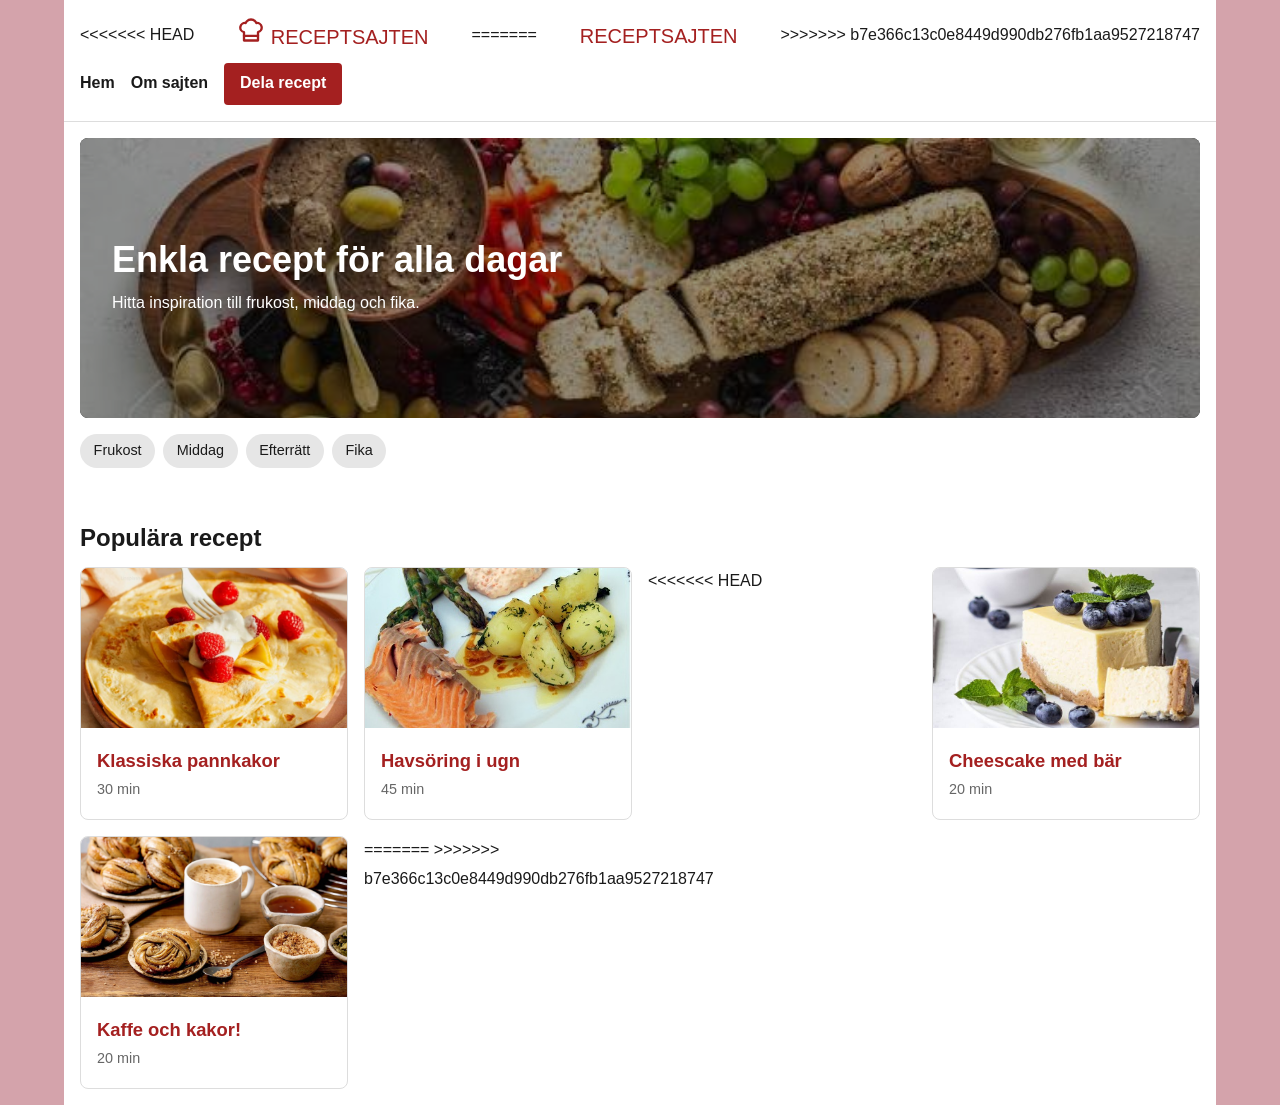
==== index.html @ 176c2cb1 "Merge branch 'main' of https://github.com/Madbom/ReceptProjekt" ====
<!DOCTYPE html>
<html lang="sv">
<head>
  <meta charset="UTF-8">
  <meta name="viewport" content="width=device-width, initial-scale=1.0">
  <title>Receptsajten – Enkla vardagsrecept</title>
  <link rel="stylesheet" href="styles.css">
</head>
<body>

  <!-- Skip link -->
  <a href="#main-content" class="skip-link">Hoppa till huvudinnehåll</a>

  <header class="site-header">
<<<<<<< HEAD
    <a class="logo">
    <svg width="28" height="28" viewBox="0 0 24 24" fill="none" stroke="currentColor" stroke-width="2" stroke-linecap="round" stroke-linejoin="round" aria-hidden="true">
        <path d="M6 13.87A4 4 0 0 1 7.41 6a5.11 5.11 0 0 1 1.05-1.54 5 5 0 0 1 7.08 0A5.11 5.11 0 0 1 16.59 6 4 4 0 0 1 18 13.87V21H6Z"/>
        <line x1="6" y1="17" x2="18" y2="17"/>
    </svg>
    <span>RECEPT<strong>SAJTEN</strong></span>
    </a>
=======
    <a class="logo">RECEPTSAJTEN</a>
>>>>>>> b7e366c13c0e8449d990db276fb1aa9527218747
    <nav aria-label="Huvudmeny">
      <a href="index.html">Hem</a>
      <a href="#">Om sajten</a>
      <a href="dela-recept.html" class="button">Dela recept</a>
    </nav>
  </header>

  <main id="main-content" tabindex="-1" class="content-wrapper">
    <!-- Site-sektion (Bild med rubrik ovanpå) -->
    <section class="site" aria-labelledby="site-rubrik">
      <img src="bild4.jfif" alt="Matbord med frukost och kaffe">
      <div class="site-overlay">
        <h1 id="site-rubrik">Enkla recept för alla dagar</h1>
        <p>Hitta inspiration till frukost, middag och fika.</p>
      </div>
    </section>

    <nav class="dish-list" aria-label="Kategorier">
      <a href="frukost.html" class="dish">Frukost</a>
      <a href="middag.html" class="dish">Middag</a>
      <a href="efterratt.html" class="dish">Efterrätt</a>
      <a href="fika.html" class="dish">Fika</a>
    </nav>

    <!-- Receptkort -->
    <section aria-labelledby="populara-rubrik">
      <h2 id="populara-rubrik">Populära recept</h2>
      <div class="recipe-grid">
        
        <!-- Kort 1 -->
        <article class="recipe-card">
          <img src="bild1.jpg" alt="Nygräddade pannkakor">
          <div class="card-content">
            <h3><a href="pannkakor.html">Klassiska pannkakor</a></h3>
            <p class="meta">30 min</p>
          </div>
        </article>

        <!-- Kort 2 -->
        <article class="recipe-card">
          <img src="bild5.jpg" alt="Havsöring i ugn">
          <div class="card-content">
            <h3><a href="havsoring.html">Havsöring i ugn</a></h3>
            <p class="meta">45 min</p>
          </div>
        </article>

<<<<<<< HEAD
        <!-- Kort 3 -->
        <article class="recipe-card">
          <img src="bild6.jfif" alt="Cheescake med bär">
          <div class="card-content">
            <h3><a href="cheescake.html">Cheescake med bär</a></h3>
            <p class="meta">20 min</p>
          </div>
        </article>

        <!-- Kort 4 -->
        <article class="recipe-card">
          <img src="bild7.jpg" alt="Kaffe och kakor">
          <div class="card-content">
            <h3><a href="kaffe-och-kakor.html">Kaffe och kakor!</a></h3>
            <p class="meta">20 min</p>
          </div>
        </article>

=======
>>>>>>> b7e366c13c0e8449d990db276fb1aa9527218747
      </div>
    </section>
  </main>
</body>
</html>
---- styles.css ----
:root {
  --color-bg: rgb(212, 163, 171);
  --color-surface: #ffffff;
  --color-primary: rgb(164, 32, 32);
  --color-text: #1a1a1a;
  --color-muted: #666666;
  --color-panel: #e6e6e6;
  --color-border: #dddddd;
  --width: 100%;
  --main-font: 'Droid Sans', Arial, sans-serif;
  --radius-sm: 0.25rem;
  --radius-md: 0.5rem;
  --space-sm: 0.5rem;
  --space-md: 1rem;
  --space-lg: 2rem;
}

* {
  margin: 0;
  padding: 0;
  font: inherit;
}

*,
*::before,
*::after {
  box-sizing: border-box;
}

body {
  background-color: var(--color-bg);
  color: var(--color-text);
  line-height: 1.8;
  font-family: var(--main-font);
  overflow-x: hidden;
  display: flex;
  flex-direction: column;
  min-height: 100vh;

  & h2 {
    font-size: 1.5em;
    font-weight: bold;
    margin-top: var(--space-md);
    margin-bottom: var(--space-sm);
  }
}

/* Skip link */
.skip-link {
  position: absolute;
  top: -100px;
  left: var(--space-md);
  z-index: 1000;
  padding: 0.75rem 1.5rem;
  background: var(--color-surface);
  color: var(--color-text);
  font-weight: 700;
  border: 2px solid var(--color-bg);
  border-radius: var(--radius-sm);

  &:focus {
    top: var(--space-md);
  }
}

a:focus-visible,
button:focus-visible,
input:focus-visible {
  outline: 3px solid var(--color-primary); 
  outline-offset: 3px;
}

[tabindex]:focus {
  outline: 2px solid var(--color-primary);
}

.site-header {
  background-color: var(--color-surface);
  width: 90%;
  margin: 0 auto;
  padding: var(--space-md);
  border-bottom: 1px solid var(--color-border);
  display: flex;
  justify-content: space-between;
  align-items: center;
  flex-wrap: wrap;
  gap: var(--space-sm);

  & .logo {
<<<<<<< HEAD
    display: flex;
    align-items: center;
    gap: 0.6rem;
=======
>>>>>>> b7e366c13c0e8449d990db276fb1aa9527218747
    font-weight: bold;
    font-size: 1.25rem;
    color: var(--color-primary);
    text-decoration: none;
<<<<<<< HEAD
    
    & .logo-badge {
      display: flex;
      align-items: center;
      justify-content: center;
      width: 34px;
      height: 34px;
      border-radius: 50%;
      background-color: var(--color-primary);
      color: var(--color-surface);
    }

    & strong {
      font-weight: bold;
    }
=======
>>>>>>> b7e366c13c0e8449d990db276fb1aa9527218747
  }

  & nav {
    display: flex;
    align-items: center;
    gap: var(--space-md);

    & a:not(.button) {
      color: var(--color-text);
      text-decoration: none;
      font-weight: bold;

      &:hover {
        color: var(--color-primary);
        text-decoration: underline;
      }
    }
  }
}

.button {
  display: inline-block;
  background-color: var(--color-primary);
  color: var(--color-surface);
  padding: 0.4rem 1rem;
  border-radius: var(--radius-sm);
  text-decoration: none;
  font-weight: bold;
  transition: opacity 0.2s;

  &:hover {
    opacity: 0.9;
  }
}

.content-wrapper {
  background-color: var(--color-surface);
  width: 90%;
  margin: 0 auto;
  padding: var(--space-md); 
  flex: 1;
  display: flex;
  flex-direction: column;
  overflow: hidden;
}

/*Startsidan - site */
.site {
  position: relative;
  border-radius: var(--radius-md);
  overflow: hidden;
  margin-bottom: var(--space-md);
  background-color: #1a1a1a;

  & img {
    width: 100%;
    height: 280px;
    object-fit: cover;
    display: block;
    filter: brightness(0.6);
  }

  & .site-overlay {
    position: absolute;
    inset: 0;
    display: flex;
    flex-direction: column;
    justify-content: center;
    padding: var(--space-lg);
    color: var(--color-surface);

    & h1 {
      font-size: clamp(1.5rem, 4vw, 2.25rem);
      font-weight: bold;
      line-height: 1.2;
      margin-bottom: var(--space-sm);
    }
  }
}

.dish-list {
  display: flex;
  flex-wrap: wrap;
  gap: var(--space-sm);
  margin-bottom: var(--space-lg);

  & .dish {
    background-color: var(--color-panel);
    color: var(--color-text);
    padding: 0.25rem 0.85rem;
    border-radius: 999px;
    text-decoration: none;
    font-size: 0.9rem;
    transition: background-color 0.2s, color 0.2s;

    &:hover,
    &.active,
    &[aria-current="page"] {
      background-color: var(--color-primary);
      color: var(--color-surface);
      font-weight: bold;
    }
  }
}

.recipe-grid {
  display: grid;
  grid-template-columns: repeat(auto-fill, minmax(220px, 1fr));
  gap: var(--space-md);
}

.recipe-card {
  border: 1px solid var(--color-border);
  border-radius: var(--radius-md);
  overflow: hidden;
  background-color: var(--color-surface);
  transition: transform 0.2s;

  &:hover {
    transform: translateY(-3px);
  }

  & img {
    width: 100%;
    height: 160px;
    object-fit: cover;
    display: block;
  }

  & .card-content {
    padding: var(--space-md);

    & h3 a {
      color: var(--color-primary);
      text-decoration: none;
      font-weight: bold;
      font-size: 1.15rem;

      &:hover {
        text-decoration: underline;
      }
    }

    & .meta {
      color: var(--color-muted);
      font-size: 0.9rem;
    }
  }
}

/* Receptsidan */
.recipe-layout {
  display: grid;
  grid-template-columns: 1fr;
  gap: var(--space-md);
}

.hero-image img {
  width: 100%;
  height: 100%;
  max-height: 320px;
  object-fit: cover;
  border-radius: var(--radius-md);
  display: block;
}
.hero-info {
  display: flex;
  flex-direction: column;
  justify-content: space-between;
  gap: var(--space-md);
}

.Rubrik {
  text-align: left; 
  font-size: clamp(1.25rem, 5vw, 2rem);
  font-weight: bold;
  line-height: 1.2;
  color: var(--color-primary);
}

<<<<<<< HEAD
=======
.recipe-intro {
  color: var(--color-text);
  line-height: 1.6;
}

>>>>>>> b7e366c13c0e8449d990db276fb1aa9527218747
.recipe-facts {
  display: grid;
  grid-template-columns: repeat(3, 1fr);
  border: 1px solid var(--color-border);
  border-radius: var(--radius-sm);
  background-color: var(--color-panel);
  text-align: center;
  margin-top: auto;
<<<<<<< HEAD
=======

  & div {
    padding: 0.6rem var(--space-sm);
    font-weight: bold;
    font-size: 0.95rem;
    &:not(:last-child) {
      border-right: 1px solid var(--color-border);
    }
  }
>>>>>>> b7e366c13c0e8449d990db276fb1aa9527218747
} 

.info {
  height: auto;
  text-align: left;  
  font-size: 1em;
  color: var(--color-text);

  & .meta {
    color: var(--color-muted);
    font-size: 0.9rem;
    margin-bottom: var(--space-sm);
  }
& ol {
    padding-left: 1.5em;

    & li {
      margin-bottom: 0.4rem;
    }
  }
}

/* Bocka av ingredienser */
.ingredient-list {
  list-style: none;
  margin-top: var(--space-sm);

  & li {
    padding: 0.25rem 0;
    transition: color 0.2s;

    &:has(input:checked) {
      text-decoration: line-through;
      color: var(--color-muted);
    }
  }

   & label {
    display: flex;
    align-items: center;
    gap: 0.75rem;
    cursor: pointer;

    &:hover {
      color: var(--color-primary);
    }
  }

   & input[type="checkbox"] {
    width: 1.15rem;
    height: 1.15rem;
    accent-color: var(--color-primary);
    cursor: pointer;
  }
}

.serving-card {
  border: 1px solid var(--color-border);
  border-radius: var(--radius-md);
  overflow: hidden;
  background-color: var(--color-surface);

  & img {
    width: 100%;
    height: 180px;
    object-fit: cover;
    display: block;
    border-bottom: 1px solid var(--color-border);
  }

  & figcaption {
    padding: 0.75rem var(--space-md);
    font-weight: bold;
    color: var(--color-text);
  }
}


@media screen and (min-width: 40em) {
  .content-wrapper,
<<<<<<< HEAD
  .site-header{
=======
  .site-header,
  .site-footer {
>>>>>>> b7e366c13c0e8449d990db276fb1aa9527218747
    width: 70%;
    padding: 2em;
  }

   .recipe-layout {
    grid-template-columns: 1fr 1fr;
    gap: var(--space-lg);
    align-items: start;
  }

  .hero-image,
  .hero-info {
    align-self: stretch;
  }

  .serving-heading {
    grid-column: 1 / -1;
    margin-bottom: 0;
  }
}
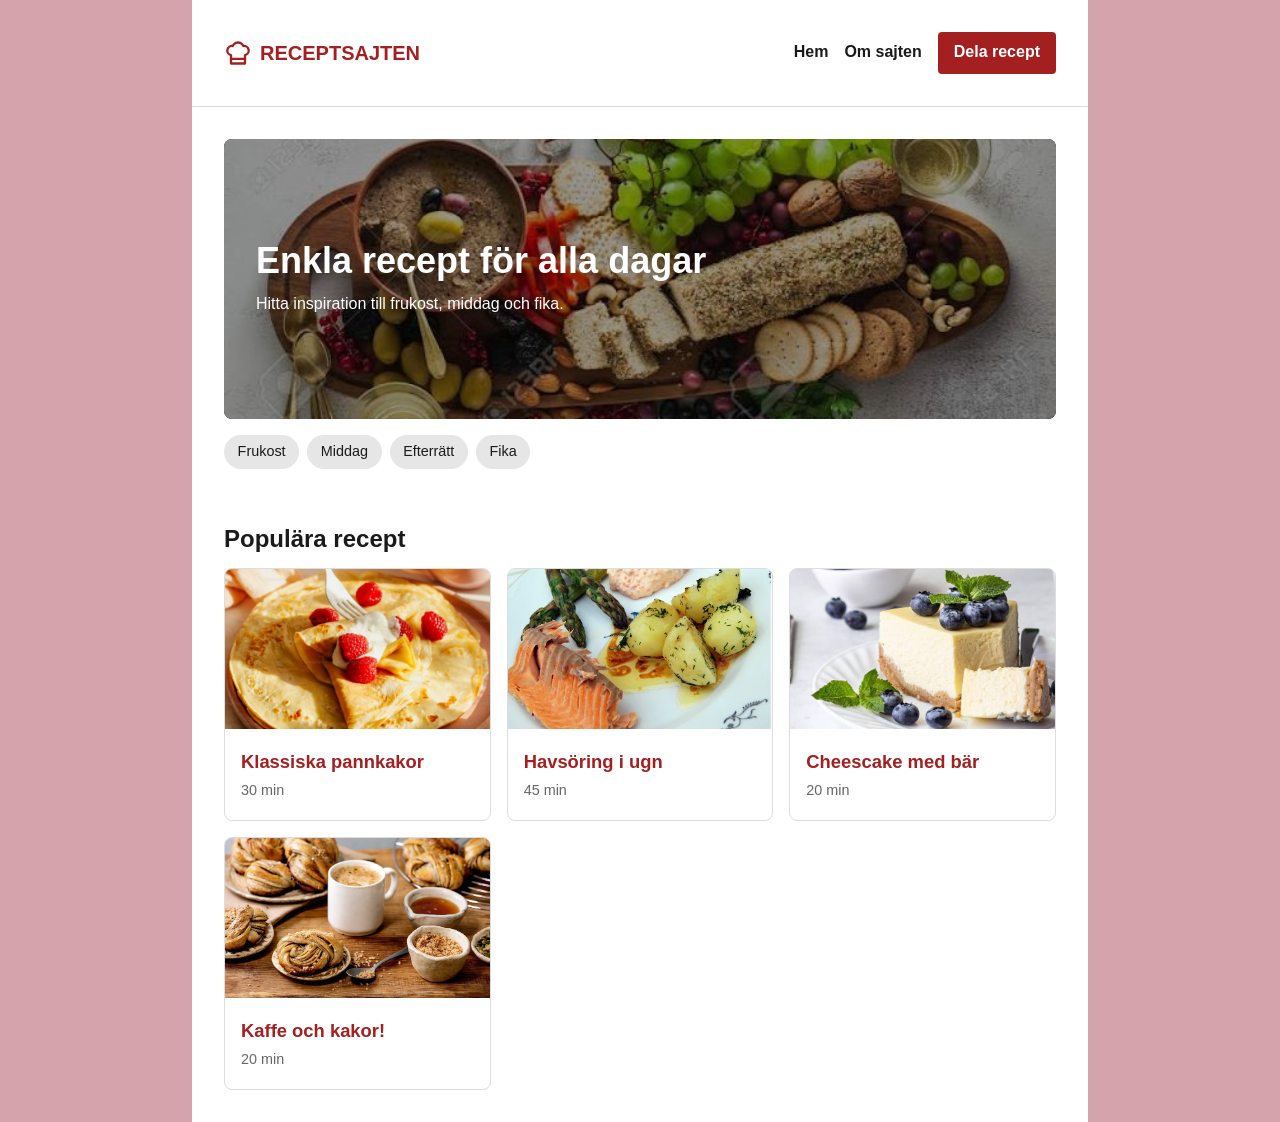
==== commit 31de4e06: "Merge branch 'main' of https://github.com/Madbom/ReceptProjekt" ====
--- a/index.html
+++ b/index.html
@@ -12,7 +12,7 @@
   <a href="#main-content" class="skip-link">Hoppa till huvudinnehåll</a>
 
   <header class="site-header">
-<<<<<<< HEAD
+
     <a class="logo">
     <svg width="28" height="28" viewBox="0 0 24 24" fill="none" stroke="currentColor" stroke-width="2" stroke-linecap="round" stroke-linejoin="round" aria-hidden="true">
         <path d="M6 13.87A4 4 0 0 1 7.41 6a5.11 5.11 0 0 1 1.05-1.54 5 5 0 0 1 7.08 0A5.11 5.11 0 0 1 16.59 6 4 4 0 0 1 18 13.87V21H6Z"/>
@@ -20,9 +20,7 @@
     </svg>
     <span>RECEPT<strong>SAJTEN</strong></span>
     </a>
-=======
-    <a class="logo">RECEPTSAJTEN</a>
->>>>>>> b7e366c13c0e8449d990db276fb1aa9527218747
+
     <nav aria-label="Huvudmeny">
       <a href="index.html">Hem</a>
       <a href="#">Om sajten</a>
@@ -33,7 +31,7 @@
   <main id="main-content" tabindex="-1" class="content-wrapper">
     <!-- Site-sektion (Bild med rubrik ovanpå) -->
     <section class="site" aria-labelledby="site-rubrik">
-      <img src="bild4.jfif" alt="Matbord med frukost och kaffe">
+      <img src="Image/bild4.jfif" alt="Matbord med frukost och kaffe">
       <div class="site-overlay">
         <h1 id="site-rubrik">Enkla recept för alla dagar</h1>
         <p>Hitta inspiration till frukost, middag och fika.</p>
@@ -54,7 +52,7 @@
         
         <!-- Kort 1 -->
         <article class="recipe-card">
-          <img src="bild1.jpg" alt="Nygräddade pannkakor">
+          <img src="Image/bild1.jpg" alt="Nygräddade pannkakor">
           <div class="card-content">
             <h3><a href="pannkakor.html">Klassiska pannkakor</a></h3>
             <p class="meta">30 min</p>
@@ -63,17 +61,16 @@
 
         <!-- Kort 2 -->
         <article class="recipe-card">
-          <img src="bild5.jpg" alt="Havsöring i ugn">
+          <img src="Image/bild5.jpg" alt="Havsöring i ugn">
           <div class="card-content">
             <h3><a href="havsoring.html">Havsöring i ugn</a></h3>
             <p class="meta">45 min</p>
           </div>
         </article>
 
-<<<<<<< HEAD
         <!-- Kort 3 -->
         <article class="recipe-card">
-          <img src="bild6.jfif" alt="Cheescake med bär">
+          <img src="Image/bild6.jfif" alt="Cheescake med bär">
           <div class="card-content">
             <h3><a href="cheescake.html">Cheescake med bär</a></h3>
             <p class="meta">20 min</p>
@@ -82,15 +79,13 @@
 
         <!-- Kort 4 -->
         <article class="recipe-card">
-          <img src="bild7.jpg" alt="Kaffe och kakor">
+          <img src="Image/bild7.jpg" alt="Kaffe och kakor">
           <div class="card-content">
             <h3><a href="kaffe-och-kakor.html">Kaffe och kakor!</a></h3>
             <p class="meta">20 min</p>
           </div>
         </article>
 
-=======
->>>>>>> b7e366c13c0e8449d990db276fb1aa9527218747
       </div>
     </section>
   </main>
--- a/styles.css
+++ b/styles.css
@@ -87,34 +87,18 @@
   gap: var(--space-sm);
 
   & .logo {
-<<<<<<< HEAD
     display: flex;
     align-items: center;
-    gap: 0.6rem;
-=======
->>>>>>> b7e366c13c0e8449d990db276fb1aa9527218747
+    gap: 0.5rem;
     font-weight: bold;
     font-size: 1.25rem;
     color: var(--color-primary);
     text-decoration: none;
-<<<<<<< HEAD
-    
-    & .logo-badge {
-      display: flex;
-      align-items: center;
-      justify-content: center;
-      width: 34px;
-      height: 34px;
-      border-radius: 50%;
-      background-color: var(--color-primary);
-      color: var(--color-surface);
-    }
 
     & strong {
       font-weight: bold;
     }
-=======
->>>>>>> b7e366c13c0e8449d990db276fb1aa9527218747
+
   }
 
   & nav {
@@ -295,14 +279,11 @@
   color: var(--color-primary);
 }
 
-<<<<<<< HEAD
-=======
 .recipe-intro {
   color: var(--color-text);
   line-height: 1.6;
 }
 
->>>>>>> b7e366c13c0e8449d990db276fb1aa9527218747
 .recipe-facts {
   display: grid;
   grid-template-columns: repeat(3, 1fr);
@@ -311,8 +292,6 @@
   background-color: var(--color-panel);
   text-align: center;
   margin-top: auto;
-<<<<<<< HEAD
-=======
 
   & div {
     padding: 0.6rem var(--space-sm);
@@ -322,7 +301,6 @@
       border-right: 1px solid var(--color-border);
     }
   }
->>>>>>> b7e366c13c0e8449d990db276fb1aa9527218747
 } 
 
 .info {
@@ -403,12 +381,7 @@
 
 @media screen and (min-width: 40em) {
   .content-wrapper,
-<<<<<<< HEAD
-  .site-header{
-=======
-  .site-header,
-  .site-footer {
->>>>>>> b7e366c13c0e8449d990db276fb1aa9527218747
+  .site-header {
     width: 70%;
     padding: 2em;
   }
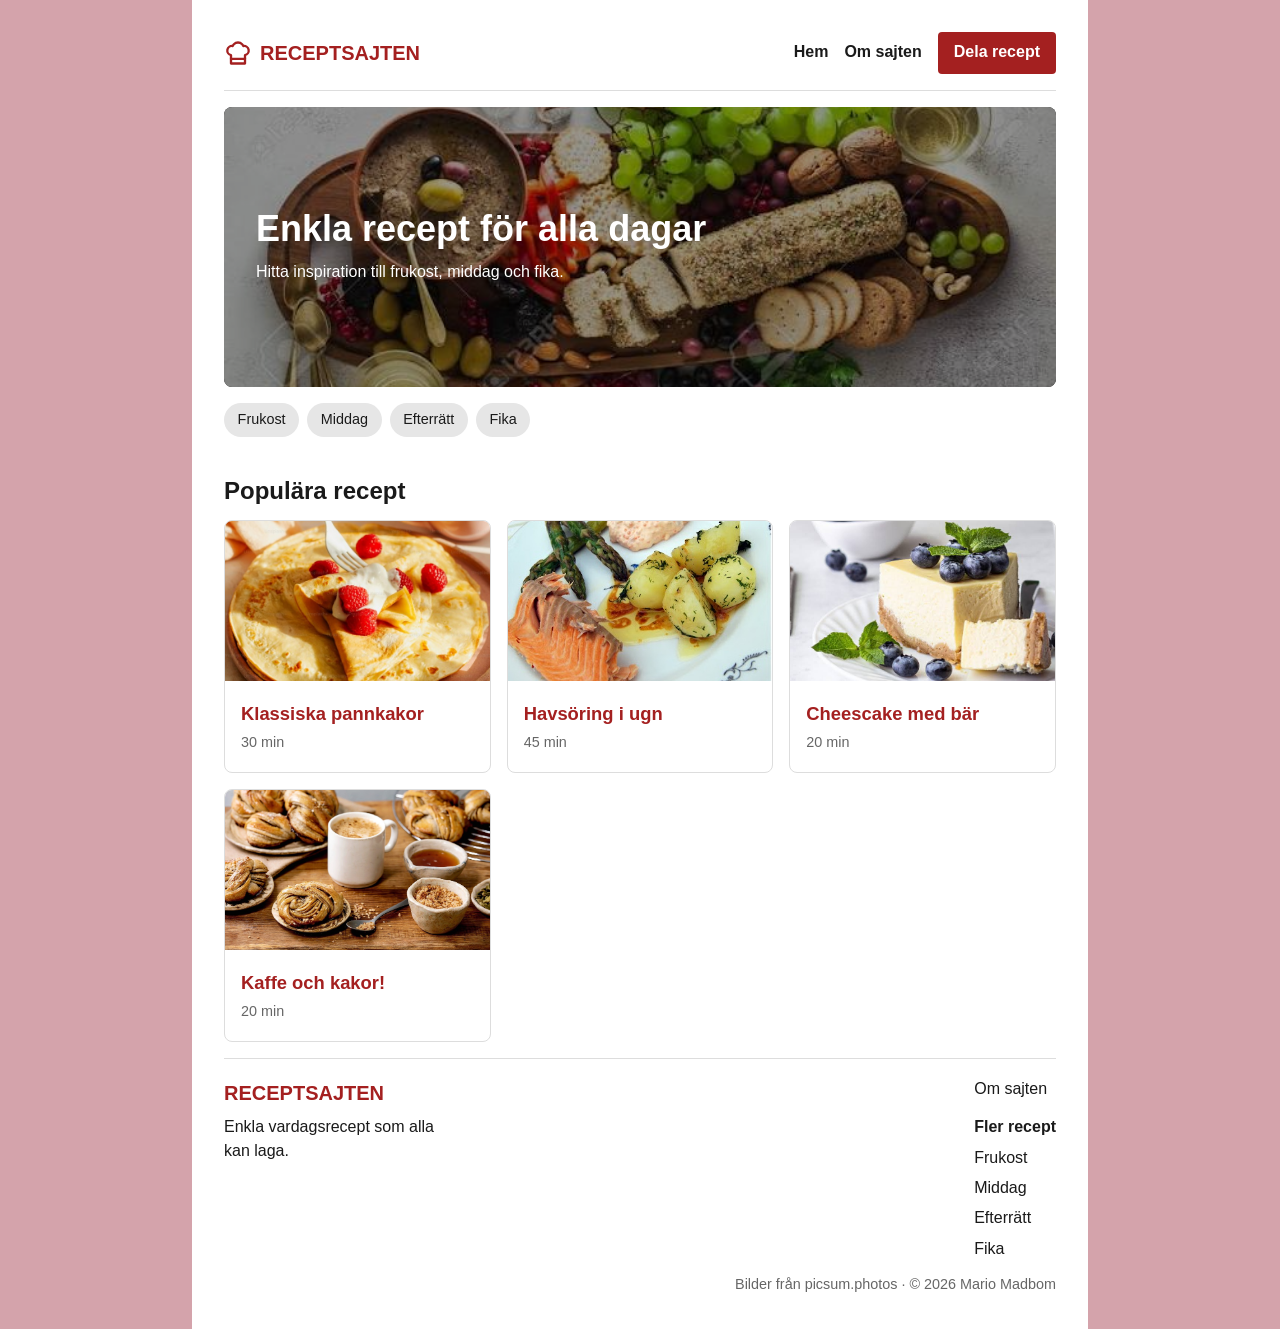
==== commit e67e7d75: "Merge branch 'main' of https://github.com/Madbom/ReceptProjekt" ====
--- a/index.html
+++ b/index.html
@@ -1,93 +1,112 @@
 <!DOCTYPE html>
 <html lang="sv">
-<head>
-  <meta charset="UTF-8">
-  <meta name="viewport" content="width=device-width, initial-scale=1.0">
-  <title>Receptsajten – Enkla vardagsrecept</title>
-  <link rel="stylesheet" href="styles.css">
-</head>
-<body>
+  <head>
+    <meta charset="UTF-8">
+    <meta name="viewport" content="width=device-width, initial-scale=1.0">
+    <title>Receptsajten – Enkla vardagsrecept</title>
+    <link rel="stylesheet" href="styles.css">
+  </head>
+  <body>
+    <!-- Skip link -->
+    <a href="#main-content" class="skip-link">Hoppa till huvudinnehåll</a>
+    <div class="content-wrapper">
+      <header class="site-header">
 
-  <!-- Skip link -->
-  <a href="#main-content" class="skip-link">Hoppa till huvudinnehåll</a>
+        <a class="logo">
+        <svg width="28" height="28" viewBox="0 0 24 24" fill="none" stroke="currentColor" stroke-width="2" stroke-linecap="round" stroke-linejoin="round" aria-hidden="true">
+            <path d="M6 13.87A4 4 0 0 1 7.41 6a5.11 5.11 0 0 1 1.05-1.54 5 5 0 0 1 7.08 0A5.11 5.11 0 0 1 16.59 6 4 4 0 0 1 18 13.87V21H6Z"/>
+            <line x1="6" y1="17" x2="18" y2="17"/>
+        </svg>
+        <span>RECEPT<strong>SAJTEN</strong></span></a>
 
-  <header class="site-header">
+        <nav aria-label="Huvudmeny">
+          <a href="index.html">Hem</a>
+          <a href="#">Om sajten</a>
+          <a href="dela-recept.html" class="button">Dela recept</a>
+        </nav>
+      </header>
 
-    <a class="logo">
-    <svg width="28" height="28" viewBox="0 0 24 24" fill="none" stroke="currentColor" stroke-width="2" stroke-linecap="round" stroke-linejoin="round" aria-hidden="true">
-        <path d="M6 13.87A4 4 0 0 1 7.41 6a5.11 5.11 0 0 1 1.05-1.54 5 5 0 0 1 7.08 0A5.11 5.11 0 0 1 16.59 6 4 4 0 0 1 18 13.87V21H6Z"/>
-        <line x1="6" y1="17" x2="18" y2="17"/>
-    </svg>
-    <span>RECEPT<strong>SAJTEN</strong></span>
-    </a>
+      <main id="main-content" tabindex="-1">
+        <!-- Site-sektion (Bild med rubrik ovanpå) -->
+        <section class="site" aria-labelledby="site-rubrik">
+          <img src="Image/bild4.jfif" alt="Matbord med frukost och kaffe">
+          <div class="site-overlay">
+            <h1 id="site-rubrik">Enkla recept för alla dagar</h1>
+            <p>Hitta inspiration till frukost, middag och fika.</p>
+          </div>
+        </section>
 
-    <nav aria-label="Huvudmeny">
-      <a href="index.html">Hem</a>
-      <a href="#">Om sajten</a>
-      <a href="dela-recept.html" class="button">Dela recept</a>
-    </nav>
-  </header>
+        <nav class="dish-list" aria-label="Kategorier">
+          <a href="#" class="dish">Frukost</a>
+          <a href="#" class="dish">Middag</a>
+          <a href="#" class="dish">Efterrätt</a>
+          <a href="#" class="dish">Fika</a>
+        </nav>
 
-  <main id="main-content" tabindex="-1" class="content-wrapper">
-    <!-- Site-sektion (Bild med rubrik ovanpå) -->
-    <section class="site" aria-labelledby="site-rubrik">
-      <img src="Image/bild4.jfif" alt="Matbord med frukost och kaffe">
-      <div class="site-overlay">
-        <h1 id="site-rubrik">Enkla recept för alla dagar</h1>
-        <p>Hitta inspiration till frukost, middag och fika.</p>
+        <!-- Receptkort -->
+        <section aria-labelledby="populara-rubrik">
+          <h2 id="populara-rubrik">Populära recept</h2>
+          <div class="recipe-grid">
+            
+            <!-- Kort 1 -->
+            <article class="recipe-card">
+              <img src="Image/bild1.jpg" alt="Nygräddade pannkakor">
+              <div class="card-content">
+                <h3><a href="pannkakor.html">Klassiska pannkakor</a></h3>
+                <p class="meta">30 min</p>
+              </div>
+            </article>
+
+            <!-- Kort 2 -->
+            <article class="recipe-card">
+              <img src="Image/bild5.jpg" alt="Havsöring i ugn">
+              <div class="card-content">
+                <h3><a href="havsoring.html">Havsöring i ugn</a></h3>
+                <p class="meta">45 min</p>
+              </div>
+            </article>
+
+            <!-- Kort 3 -->
+            <article class="recipe-card">
+              <img src="Image/bild6.jfif" alt="Cheescake med bär">
+              <div class="card-content">
+                <h3><a href="cheescake.html">Cheescake med bär</a></h3>
+                <p class="meta">20 min</p>
+              </div>
+            </article>
+
+            <!-- Kort 4 -->
+            <article class="recipe-card">
+              <img src="Image/bild7.jpg" alt="Kaffe och kakor">
+              <div class="card-content">
+                <h3><a href="kaffe-och-kakor.html">Kaffe och kakor!</a></h3>
+                <p class="meta">20 min</p>
+              </div>
+            </article>
+
+          </div>
+        </section>
+      </main>
+      
+      <footer>
+      <div class="footer-left">
+        <a href="index.html" class="logo">
+          <span>RECEPT<strong>SAJTEN</strong></span>
+        </a>
+        <p>Enkla vardagsrecept som alla kan laga.</p>
       </div>
-    </section>
 
-    <nav class="dish-list" aria-label="Kategorier">
-      <a href="frukost.html" class="dish">Frukost</a>
-      <a href="middag.html" class="dish">Middag</a>
-      <a href="efterratt.html" class="dish">Efterrätt</a>
-      <a href="fika.html" class="dish">Fika</a>
-    </nav>
+      <div class="footer-right">
+        <a href="#">Om sajten</a>
+        <p class="footer-heading">Fler recept</p>
+        <a href="#" class="dish">Frukost</a>
+        <a href="#" class="dish">Middag</a>
+        <a href="#" class="dish">Efterrätt</a>
+        <a href="#" class="dish">Fika</a>
+      </div>
 
-    <!-- Receptkort -->
-    <section aria-labelledby="populara-rubrik">
-      <h2 id="populara-rubrik">Populära recept</h2>
-      <div class="recipe-grid">
-        
-        <!-- Kort 1 -->
-        <article class="recipe-card">
-          <img src="Image/bild1.jpg" alt="Nygräddade pannkakor">
-          <div class="card-content">
-            <h3><a href="pannkakor.html">Klassiska pannkakor</a></h3>
-            <p class="meta">30 min</p>
-          </div>
-        </article>
-
-        <!-- Kort 2 -->
-        <article class="recipe-card">
-          <img src="Image/bild5.jpg" alt="Havsöring i ugn">
-          <div class="card-content">
-            <h3><a href="havsoring.html">Havsöring i ugn</a></h3>
-            <p class="meta">45 min</p>
-          </div>
-        </article>
-
-        <!-- Kort 3 -->
-        <article class="recipe-card">
-          <img src="Image/bild6.jfif" alt="Cheescake med bär">
-          <div class="card-content">
-            <h3><a href="cheescake.html">Cheescake med bär</a></h3>
-            <p class="meta">20 min</p>
-          </div>
-        </article>
-
-        <!-- Kort 4 -->
-        <article class="recipe-card">
-          <img src="Image/bild7.jpg" alt="Kaffe och kakor">
-          <div class="card-content">
-            <h3><a href="kaffe-och-kakor.html">Kaffe och kakor!</a></h3>
-            <p class="meta">20 min</p>
-          </div>
-        </article>
-
-      </div>
-    </section>
-  </main>
-</body>
+      <p class="footer-credits">Bilder från picsum.photos · © 2026 Mario Madbom</p>
+    </footer>
+    </div>
+  </body>
 </html>
--- a/styles.css
+++ b/styles.css
@@ -6,7 +6,6 @@
   --color-muted: #666666;
   --color-panel: #e6e6e6;
   --color-border: #dddddd;
-  --width: 100%;
   --main-font: 'Droid Sans', Arial, sans-serif;
   --radius-sm: 0.25rem;
   --radius-md: 0.5rem;
@@ -15,16 +14,25 @@
   --space-lg: 2rem;
 }
 
-* {
-  margin: 0;
-  padding: 0;
-  font: inherit;
-}
-
 *,
 *::before,
 *::after {
   box-sizing: border-box;
+  margin: 0;
+  padding: 0;
+  font: inherit;
+}
+
+.logo {
+  font-weight: bold;
+  font-size: 1.25rem;
+  color: var(--color-primary);
+  text-decoration: none;
+}
+
+.meta {
+  color: var(--color-muted);
+  font-size: 0.9rem;
 }
 
 body {
@@ -74,11 +82,9 @@
   outline: 2px solid var(--color-primary);
 }
 
-.site-header {
-  background-color: var(--color-surface);
-  width: 90%;
-  margin: 0 auto;
-  padding: var(--space-md);
+.site-header{
+  padding-bottom: var(--space-md);
+  margin-bottom: var(--space-md);
   border-bottom: 1px solid var(--color-border);
   display: flex;
   justify-content: space-between;
@@ -90,15 +96,6 @@
     display: flex;
     align-items: center;
     gap: 0.5rem;
-    font-weight: bold;
-    font-size: 1.25rem;
-    color: var(--color-primary);
-    text-decoration: none;
-
-    & strong {
-      font-weight: bold;
-    }
-
   }
 
   & nav {
@@ -117,6 +114,10 @@
       }
     }
   }
+}
+
+main {
+  flex: 1;
 }
 
 .button {
@@ -142,7 +143,6 @@
   flex: 1;
   display: flex;
   flex-direction: column;
-  overflow: hidden;
 }
 
 /*Startsidan - site */
@@ -241,11 +241,6 @@
         text-decoration: underline;
       }
     }
-
-    & .meta {
-      color: var(--color-muted);
-      font-size: 0.9rem;
-    }
   }
 }
 
@@ -272,16 +267,10 @@
 }
 
 .Rubrik {
-  text-align: left; 
   font-size: clamp(1.25rem, 5vw, 2rem);
   font-weight: bold;
   line-height: 1.2;
   color: var(--color-primary);
-}
-
-.recipe-intro {
-  color: var(--color-text);
-  line-height: 1.6;
 }
 
 .recipe-facts {
@@ -292,30 +281,13 @@
   background-color: var(--color-panel);
   text-align: center;
   margin-top: auto;
-
-  & div {
-    padding: 0.6rem var(--space-sm);
-    font-weight: bold;
-    font-size: 0.95rem;
-    &:not(:last-child) {
-      border-right: 1px solid var(--color-border);
-    }
-  }
 } 
 
 .info {
-  height: auto;
-  text-align: left;  
-  font-size: 1em;
   color: var(--color-text);
 
-  & .meta {
-    color: var(--color-muted);
-    font-size: 0.9rem;
-    margin-bottom: var(--space-sm);
-  }
-& ol {
-    padding-left: 1.5em;
+  & ol {
+      padding-left: 1.5em;
 
     & li {
       margin-bottom: 0.4rem;
@@ -335,17 +307,6 @@
     &:has(input:checked) {
       text-decoration: line-through;
       color: var(--color-muted);
-    }
-  }
-
-   & label {
-    display: flex;
-    align-items: center;
-    gap: 0.75rem;
-    cursor: pointer;
-
-    &:hover {
-      color: var(--color-primary);
     }
   }
 
@@ -378,17 +339,60 @@
   }
 }
 
+footer {
+  margin-top: var(--space-md);
+  padding-top: var(--space-md);
+  border-top: 1px solid var(--color-border);
+  display: flex;
+  justify-content: space-between;
+  align-items: flex-start;
+  flex-wrap: wrap;
+  gap: var(--space-sm);
+
+  & a {
+    color: var(--color-text);
+    text-decoration: none;
+
+    &:hover {
+      color: var(--color-primary);
+      text-decoration: underline;
+    }
+  }
+
+  & .footer-left p {
+  max-width: 24ch;
+  margin-top: 0.25rem;
+  line-height: 1.5;
+  }
+
+  & .footer-right {
+  display: flex;
+  flex-direction: column;
+  gap: 0.1rem;
+  }
+
+  & .footer-heading {
+  margin-top: var(--space-sm);
+  font-weight: bold;
+  }
+
+  & .footer-credits {
+  flex-basis: 100%;
+  color: var(--color-muted);
+  font-size: 0.9rem;
+  text-align: right;
+  }
+}
 
 @media screen and (min-width: 40em) {
-  .content-wrapper,
-  .site-header {
+  .content-wrapper{
     width: 70%;
     padding: 2em;
   }
 
    .recipe-layout {
     grid-template-columns: 1fr 1fr;
-    gap: var(--space-lg);
+    gap: var(--space-md);
     align-items: start;
   }
 
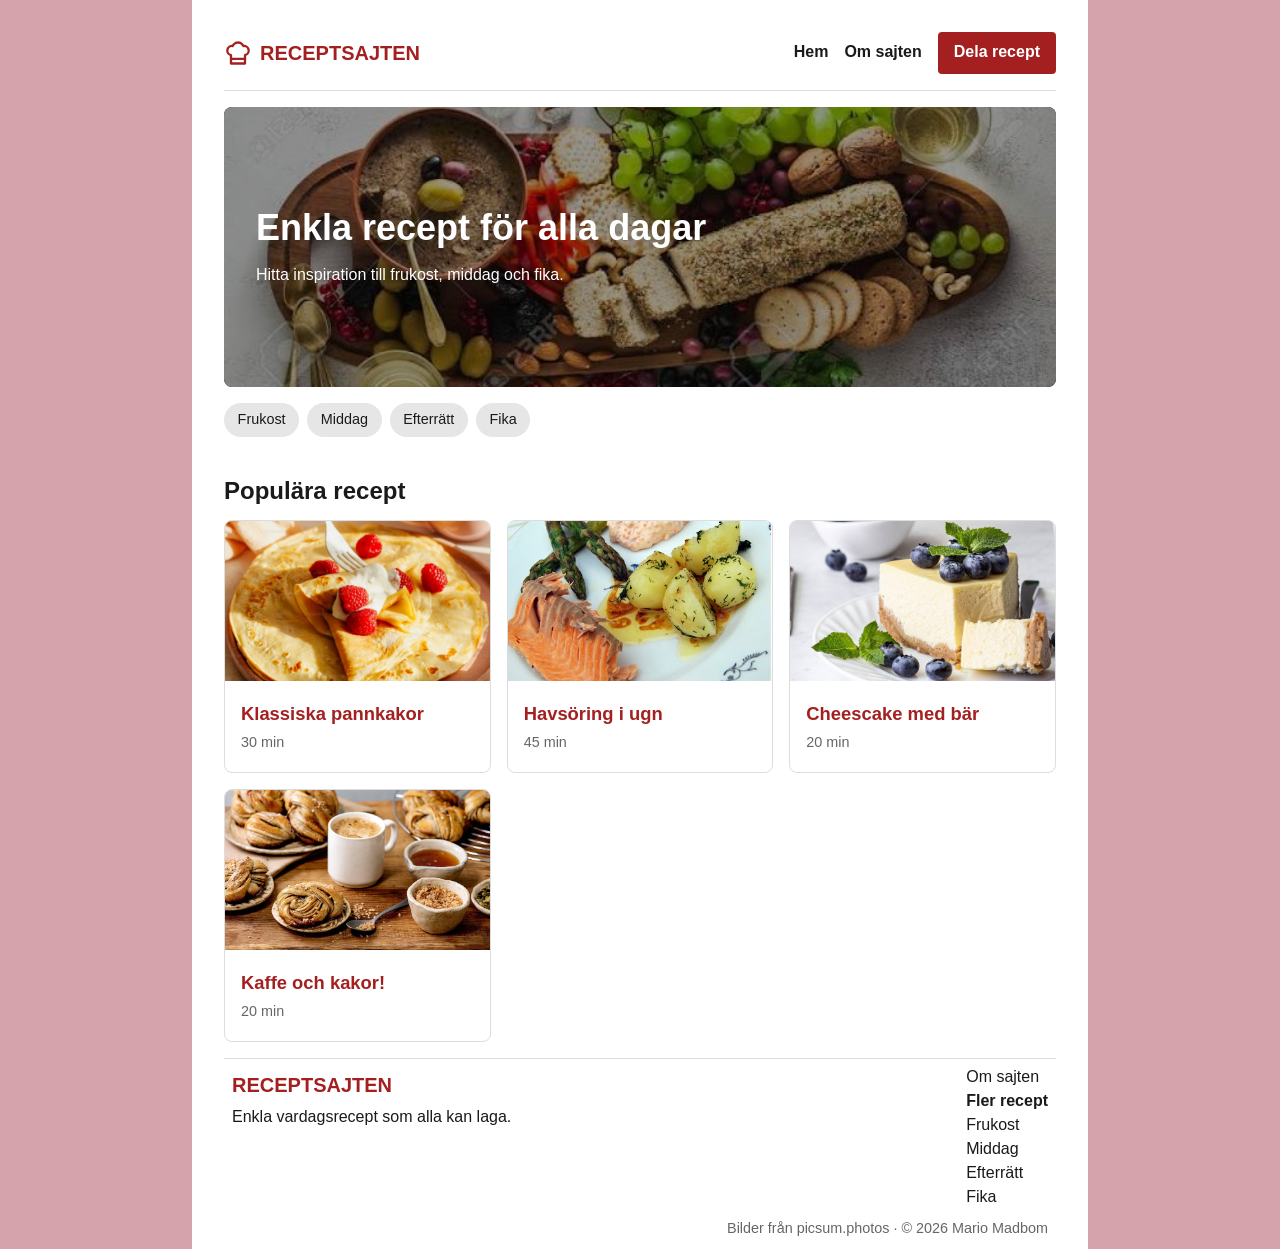
==== commit 3e3f6695: "Merge branch 'main' of https://github.com/Madbom/ReceptProjekt" ====
--- a/index.html
+++ b/index.html
@@ -14,8 +14,8 @@
 
         <a class="logo">
         <svg width="28" height="28" viewBox="0 0 24 24" fill="none" stroke="currentColor" stroke-width="2" stroke-linecap="round" stroke-linejoin="round" aria-hidden="true">
-            <path d="M6 13.87A4 4 0 0 1 7.41 6a5.11 5.11 0 0 1 1.05-1.54 5 5 0 0 1 7.08 0A5.11 5.11 0 0 1 16.59 6 4 4 0 0 1 18 13.87V21H6Z"/>
-            <line x1="6" y1="17" x2="18" y2="17"/>
+          <path d="M6 13.87A4 4 0 0 1 7.41 6a5.11 5.11 0 0 1 1.05-1.54 5 5 0 0 1 7.08 0A5.11 5.11 0 0 1 16.59 6 4 4 0 0 1 18 13.87V21H6Z"/>
+          <line x1="6" y1="17" x2="18" y2="17"/>
         </svg>
         <span>RECEPT<strong>SAJTEN</strong></span></a>
 
@@ -61,7 +61,7 @@
             <article class="recipe-card">
               <img src="Image/bild5.jpg" alt="Havsöring i ugn">
               <div class="card-content">
-                <h3><a href="havsoring.html">Havsöring i ugn</a></h3>
+                <h3><a href="#">Havsöring i ugn</a></h3>
                 <p class="meta">45 min</p>
               </div>
             </article>
@@ -70,7 +70,7 @@
             <article class="recipe-card">
               <img src="Image/bild6.jfif" alt="Cheescake med bär">
               <div class="card-content">
-                <h3><a href="cheescake.html">Cheescake med bär</a></h3>
+                <h3><a href="#">Cheescake med bär</a></h3>
                 <p class="meta">20 min</p>
               </div>
             </article>
@@ -79,7 +79,7 @@
             <article class="recipe-card">
               <img src="Image/bild7.jpg" alt="Kaffe och kakor">
               <div class="card-content">
-                <h3><a href="kaffe-och-kakor.html">Kaffe och kakor!</a></h3>
+                <h3><a href="#">Kaffe och kakor!</a></h3>
                 <p class="meta">20 min</p>
               </div>
             </article>
--- a/styles.css
+++ b/styles.css
@@ -40,7 +40,6 @@
   color: var(--color-text);
   line-height: 1.8;
   font-family: var(--main-font);
-  overflow-x: hidden;
   display: flex;
   flex-direction: column;
   min-height: 100vh;
@@ -73,8 +72,10 @@
 
 a:focus-visible,
 button:focus-visible,
-input:focus-visible {
-  outline: 3px solid var(--color-primary); 
+input:focus-visible 
+select:focus-visible,
+textarea:focus-visible {
+  outline: 3px solid var(--color-primary);
   outline-offset: 3px;
 }
 
@@ -116,8 +117,9 @@
   }
 }
 
-main {
-  flex: 1;
+main,
+fieldset {
+  min-width: 0;
 }
 
 .button {
@@ -173,7 +175,7 @@
     & h1 {
       font-size: clamp(1.5rem, 4vw, 2.25rem);
       font-weight: bold;
-      line-height: 1.2;
+      line-height: 1.4;
       margin-bottom: var(--space-sm);
     }
   }
@@ -341,7 +343,7 @@
 
 footer {
   margin-top: var(--space-md);
-  padding-top: var(--space-md);
+  padding: var(--space-sm);
   border-top: 1px solid var(--color-border);
   display: flex;
   justify-content: space-between;
@@ -360,19 +362,19 @@
   }
 
   & .footer-left p {
-  max-width: 24ch;
+  max-width: 35ch;
   margin-top: 0.25rem;
-  line-height: 1.5;
+  line-height: 1.2;
   }
 
   & .footer-right {
   display: flex;
   flex-direction: column;
-  gap: 0.1rem;
+  line-height: 1.3;
+  gap: 0.2rem;
   }
 
   & .footer-heading {
-  margin-top: var(--space-sm);
   font-weight: bold;
   }
 
@@ -384,10 +386,79 @@
   }
 }
 
+form {
+  display: grid;
+  gap: 1.25rem;
+  padding: 1rem;
+  background: var(--color-surface);
+  border: 1px solid var(--color-border);
+  border-radius: var(--radius-md);
+}
+
+label {
+  font-weight: 500;
+}
+
+input,
+select,
+textarea,
+button {
+  font: inherit;
+}
+
+input:not([type="checkbox"], [type="radio"]),
+select,
+textarea {
+  width: 100%;
+  padding: 0.6rem;
+  border: 1px solid #888;
+  border-radius: 0.25rem;
+}
+
+fieldset {
+  border: 1px solid #ccc;
+  border-radius: var(--radius-sm);
+  padding: 0.75rem;
+}
+
+button {
+  padding: 0.75rem 1rem;
+  cursor: pointer;
+}
+
+input:user-invalid,
+select:user-invalid,
+textarea:user-invalid {
+  border-color: #dc2626;
+}
+
+input:user-valid {
+  border-color: green;
+}
+
+.form-row {
+  display: grid;
+  grid-template-columns: 1fr;
+  gap: 1rem; 
+}
+
 @media screen and (min-width: 40em) {
+   form {
+    padding: 2rem;
+  }
+  
+  .form-row {
+    grid-template-columns: 1fr 1fr;
+  }
+
+  fieldset {
+    padding: 1rem;
+  }
+
   .content-wrapper{
     width: 70%;
     padding: 2em;
+    padding-bottom: 0;
   }
 
    .recipe-layout {
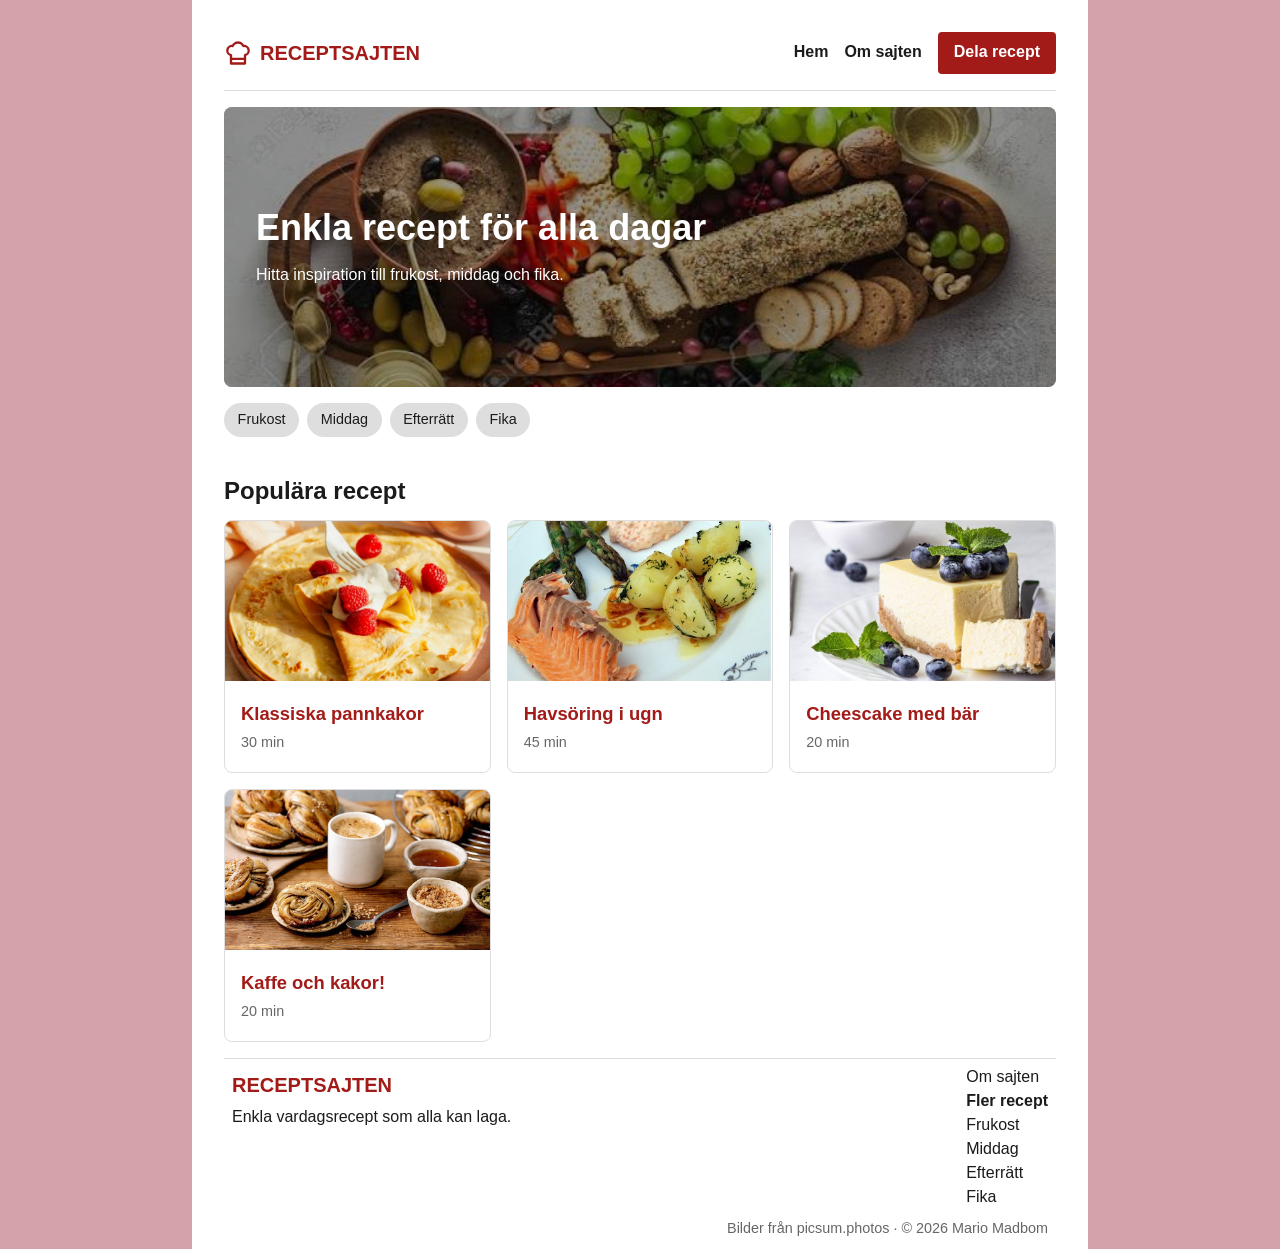
==== commit fdbbd65a: "Update with new color scheme." ====
--- a/index.html
+++ b/index.html
@@ -4,6 +4,7 @@
     <meta charset="UTF-8">
     <meta name="viewport" content="width=device-width, initial-scale=1.0">
     <title>Receptsajten – Enkla vardagsrecept</title>
+    <link rel="stylesheet" type="text/css" href="https://seasonal-css.incoherency.co.uk/seasonal.css">
     <link rel="stylesheet" href="styles.css">
   </head>
   <body>
--- a/styles.css
+++ b/styles.css
@@ -1,11 +1,11 @@
 :root {
-  --color-bg: rgb(212, 163, 171);
-  --color-surface: #ffffff;
-  --color-primary: rgb(164, 32, 32);
-  --color-text: #1a1a1a;
-  --color-muted: #666666;
-  --color-panel: #e6e6e6;
-  --color-border: #dddddd;
+  --color-bg: var(--seasonal-bg, oklch(76% 0.06 7.8));
+  --color-surface: oklch(100% 0.00011 271.152);
+  --color-primary:  oklch(46% 0.17 28);
+  --color-text: oklch(22% 0.00003 271);
+  --color-muted: oklch(51% 0.00006 271);
+  --color-panel: oklch(90% 0.0001 271);
+  --color-border: oklch(90% 0.0001 271);
   --main-font: 'Droid Sans', Arial, sans-serif;
   --radius-sm: 0.25rem;
   --radius-md: 0.5rem;
@@ -153,7 +153,7 @@
   border-radius: var(--radius-md);
   overflow: hidden;
   margin-bottom: var(--space-md);
-  background-color: #1a1a1a;
+  background-color: var(--color-bg);
 
   & img {
     width: 100%;
@@ -411,12 +411,12 @@
 textarea {
   width: 100%;
   padding: 0.6rem;
-  border: 1px solid #888;
+  border: 1px solid oklch(62% 0.00007 270);
   border-radius: 0.25rem;
 }
 
 fieldset {
-  border: 1px solid #ccc;
+  border: 1px solid oklch(85% 0.0001 270);
   border-radius: var(--radius-sm);
   padding: 0.75rem;
 }
@@ -429,11 +429,11 @@
 input:user-invalid,
 select:user-invalid,
 textarea:user-invalid {
-  border-color: #dc2626;
+  border-color: oklch(58% 0.20 28);
 }
 
 input:user-valid {
-  border-color: green;
+  border-color: oklch(50% 0.15 134);
 }
 
 .form-row {
